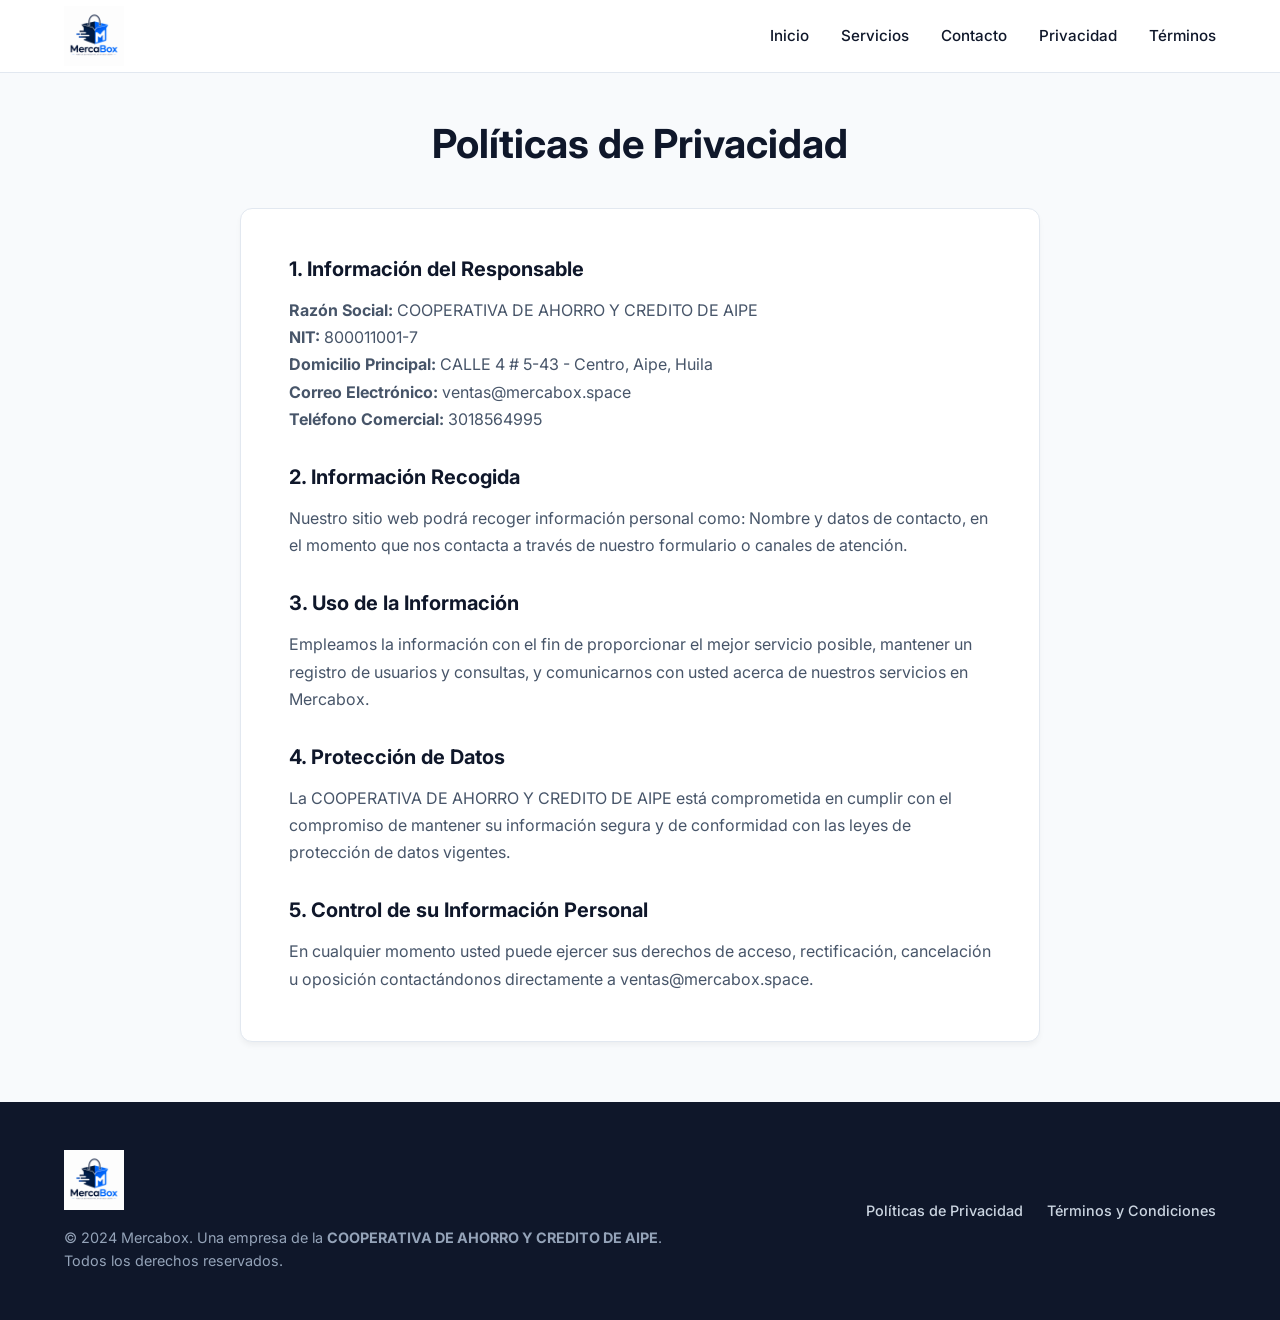
==== politicas-privacidad.html @ a198ff25 "Add files via upload" ====
<!DOCTYPE html>
<html lang="es">
<head>
    <meta charset="UTF-8">
    <meta name="viewport" content="width=device-width, initial-scale=1.0">
    <title>Políticas de Privacidad | Mercabox</title>
    <meta name="description" content="Políticas de privacidad de Mercabox.">
    <link rel="preconnect" href="https://fonts.googleapis.com">
    <link rel="preconnect" href="https://fonts.gstatic.com" crossorigin>
    <link href="https://fonts.googleapis.com/css2?family=Inter:wght@300;400;600;700&display=swap" rel="stylesheet">
    <link rel="stylesheet" href="style.css">
</head>
<body>
    <!-- Navbar -->
    <header class="navbar">
        <div class="container nav-container">
            <div class="logo">
                <a href="index.html" style="display: flex; align-items: center; gap: 12px; color: inherit;">
                    <img src="FOTO PERFIL.png" alt="Mercabox Logo">
                    
                </a>
            </div>
            <nav class="nav-links">
                <a href="index.html#inicio">Inicio</a>
                <a href="index.html#servicios">Servicios</a>
                <a href="index.html#contacto">Contacto</a>
                <a href="politicas-privacidad.html">Privacidad</a>
                <a href="terminos-condiciones.html">Términos</a>
            </nav>
            <button class="mobile-menu-btn" id="mobile-menu-btn" aria-label="Abrir menú">
                <svg width="24" height="24" viewBox="0 0 24 24" fill="none" stroke="currentColor" stroke-width="2" stroke-linecap="round" stroke-linejoin="round"><line x1="3" y1="12" x2="21" y2="12"></line><line x1="3" y1="6" x2="21" y2="6"></line><line x1="3" y1="18" x2="21" y2="18"></line></svg>
            </button>
        </div>
        <!-- Menú móvil -->
        <div class="mobile-nav" id="mobile-nav">
            <a href="index.html#inicio" class="mobile-link">Inicio</a>
            <a href="index.html#servicios" class="mobile-link">Servicios</a>
            <a href="index.html#contacto" class="mobile-link">Contacto</a>
            <a href="politicas-privacidad.html" class="mobile-link">Privacidad</a>
            <a href="terminos-condiciones.html" class="mobile-link">Términos</a>
        </div>
    </header>

    <!-- Contenido Legal -->
    <main class="legal-content">
        <div class="container">
            <h1>Políticas de Privacidad</h1>
            <div class="legal-text">
                <h3>1. Información del Responsable</h3>
                <p><strong>Razón Social:</strong> COOPERATIVA DE AHORRO Y CREDITO DE AIPE<br>
                <strong>NIT:</strong> 800011001-7<br>
                <strong>Domicilio Principal:</strong> CALLE 4 # 5-43 - Centro, Aipe, Huila<br>
                <strong>Correo Electrónico:</strong> ventas@mercabox.space<br>
                <strong>Teléfono Comercial:</strong> 3018564995</p>
                
                <h3>2. Información Recogida</h3>
                <p>Nuestro sitio web podrá recoger información personal como: Nombre y datos de contacto, en el momento que nos contacta a través de nuestro formulario o canales de atención.</p>
                
                <h3>3. Uso de la Información</h3>
                <p>Empleamos la información con el fin de proporcionar el mejor servicio posible, mantener un registro de usuarios y consultas, y comunicarnos con usted acerca de nuestros servicios en Mercabox.</p>
                
                <h3>4. Protección de Datos</h3>
                <p>La COOPERATIVA DE AHORRO Y CREDITO DE AIPE está comprometida en cumplir con el compromiso de mantener su información segura y de conformidad con las leyes de protección de datos vigentes.</p>
                
                <h3>5. Control de su Información Personal</h3>
                <p>En cualquier momento usted puede ejercer sus derechos de acceso, rectificación, cancelación u oposición contactándonos directamente a ventas@mercabox.space.</p>
            </div>
        </div>
    </main>

    <!-- Footer -->
    <footer class="footer">
        <div class="container footer-content">
            <div class="footer-brand">
                <img src="FOTO PERFIL.png" alt="Mercabox Logo" class="footer-logo">
                <p>&copy; 2024 Mercabox. Una empresa de la <strong>COOPERATIVA DE AHORRO Y CREDITO DE AIPE</strong>.<br>Todos los derechos reservados.</p>
            </div>
            <div class="footer-links">
                <a href="politicas-privacidad.html">Políticas de Privacidad</a>
                <a href="terminos-condiciones.html">Términos y Condiciones</a>
            </div>
        </div>
    </footer>

    <script src="script.js"></script>
</body>
</html>
---- style.css ----
/* Base Styles */
:root {
    --primary: #2563eb;
    --primary-hover: #1d4ed8;
    --bg-color: #f8fafc;
    --text-main: #0f172a;
    --text-muted: #475569;
    --card-bg: #ffffff;
    --border-color: #e2e8f0;
    --border-radius: 12px;
    --transition: all 0.3s cubic-bezier(0.4, 0, 0.2, 1);
}

* {
    margin: 0;
    padding: 0;
    box-sizing: border-box;
}

body {
    font-family: 'Inter', -apple-system, BlinkMacSystemFont, sans-serif;
    color: var(--text-main);
    background-color: var(--bg-color);
    line-height: 1.6;
    overflow-x: hidden;
}

h1, h2, h3, h4 {
    font-weight: 700;
    line-height: 1.2;
}

a {
    text-decoration: none;
    color: var(--primary);
    transition: var(--transition);
}

a:hover {
    color: var(--primary-hover);
}

ul {
    list-style: none;
}

.container {
    max-width: 1200px;
    margin: 0 auto;
    padding: 0 24px;
}

/* Buttons */
.btn {
    display: inline-flex;
    align-items: center;
    justify-content: center;
    padding: 12px 28px;
    border-radius: 8px;
    font-weight: 600;
    font-size: 1rem;
    cursor: pointer;
    transition: var(--transition);
    border: none;
    text-align: center;
}

.btn-primary {
    background-color: var(--primary);
    color: white;
}

.btn-primary:hover {
    background-color: var(--primary-hover);
    transform: translateY(-2px);
    box-shadow: 0 4px 12px rgba(37, 99, 235, 0.2);
    color: white;
}

.btn-block {
    width: 100%;
}

/* Navbar */
.navbar {
    position: fixed;
    top: 0;
    left: 0;
    right: 0;
    background-color: rgba(255, 255, 255, 0.9);
    backdrop-filter: blur(10px);
    border-bottom: 1px solid var(--border-color);
    z-index: 1000;
    transition: var(--transition);
}

.nav-container {
    display: flex;
    justify-content: space-between;
    align-items: center;
    height: 72px;
}

.logo {
    display: flex;
    align-items: center;
    gap: 12px;
    font-weight: 700;
    font-size: 1.25rem;
    color: var(--text-main);
}

.logo img {
    height: 60px;
    width: auto;
    object-fit: contain;
}

.nav-links {
    display: none;
    gap: 32px;
}

.nav-links a {
    color: var(--text-main);
    font-weight: 500;
    font-size: 0.95rem;
}

.nav-links a:hover {
    color: var(--primary);
}

.mobile-menu-btn {
    display: block;
    background: none;
    border: none;
    color: var(--text-main);
    cursor: pointer;
    padding: 8px;
}

.mobile-nav {
    display: none;
    background-color: white;
    border-bottom: 1px solid var(--border-color);
    padding: 16px 24px;
}

.mobile-nav.active {
    display: flex;
    flex-direction: column;
    gap: 16px;
}

.mobile-link {
    color: var(--text-main);
    font-weight: 500;
    font-size: 1.1rem;
    padding: 8px 0;
}

@media (min-width: 768px) {
    .nav-links {
        display: flex;
    }
    .mobile-menu-btn {
        display: none;
    }
    .mobile-nav {
        display: none !important;
    }
}

/* Hero Section */
.hero {
    position: relative;
    height: 100vh;
    min-height: 600px;
    display: flex;
    align-items: center;
    justify-content: center;
    text-align: center;
    padding-top: 72px; /* navbar height */
}

.hero-bg {
    position: absolute;
    top: 0;
    left: 0;
    width: 100%;
    height: 100%;
    background-size: cover;
    background-position: center;
    z-index: -2;
}

.hero-overlay {
    position: absolute;
    top: 0;
    left: 0;
    width: 100%;
    height: 100%;
    background: linear-gradient(to bottom, rgba(15, 23, 42, 0.7), rgba(15, 23, 42, 0.9));
    z-index: -1;
}

.hero-content {
    color: white;
    max-width: 800px;
    padding: 0 24px;
    animation: fadeInUp 0.8s ease-out;
}

.hero-content h1 {
    font-size: clamp(2.5rem, 5vw, 4.5rem);
    margin-bottom: 24px;
    letter-spacing: -0.02em;
}

.hero-content p {
    font-size: clamp(1.1rem, 2vw, 1.25rem);
    color: #cbd5e1;
    margin-bottom: 40px;
    max-width: 600px;
    margin-left: auto;
    margin-right: auto;
}

@keyframes fadeInUp {
    from {
        opacity: 0;
        transform: translateY(20px);
    }
    to {
        opacity: 1;
        transform: translateY(0);
    }
}

/* Services */
.services {
    padding: 100px 0;
    background-color: var(--bg-color);
}

.section-title {
    text-align: center;
    margin-bottom: 64px;
}

.section-title h2 {
    font-size: 2.25rem;
    margin-bottom: 16px;
}

.section-title p {
    color: var(--text-muted);
    font-size: 1.1rem;
    max-width: 600px;
    margin: 0 auto;
}

.services-grid {
    display: grid;
    grid-template-columns: repeat(auto-fit, minmax(280px, 1fr));
    gap: 32px;
}

.service-card {
    background: var(--card-bg);
    padding: 40px 32px;
    border-radius: var(--border-radius);
    box-shadow: 0 4px 6px -1px rgba(0, 0, 0, 0.05), 0 2px 4px -1px rgba(0, 0, 0, 0.03);
    transition: var(--transition);
    border: 1px solid var(--border-color);
    text-align: center;
}

.service-card:hover {
    transform: translateY(-8px);
    box-shadow: 0 20px 25px -5px rgba(0, 0, 0, 0.1), 0 10px 10px -5px rgba(0, 0, 0, 0.04);
}

.service-icon {
    font-size: 3rem;
    margin-bottom: 24px;
}

.service-card h3 {
    font-size: 1.25rem;
    margin-bottom: 12px;
}

.service-card p {
    color: var(--text-muted);
    font-size: 0.95rem;
}

/* Contact */
.contact {
    padding: 100px 0;
    background-color: white;
}

.contact-card {
    background: var(--bg-color);
    border-radius: 24px;
    overflow: hidden;
    display: grid;
    grid-template-columns: 1fr;
    box-shadow: 0 10px 15px -3px rgba(0, 0, 0, 0.1);
}

@media (min-width: 992px) {
    .contact-card {
        grid-template-columns: 1fr 1fr;
    }
}

.contact-info {
    padding: 48px;
    background-color: var(--primary);
    color: white;
}

.contact-info h2 {
    font-size: 2rem;
    margin-bottom: 16px;
}

.contact-info > p {
    color: #e0e7ff;
    margin-bottom: 40px;
}

.contact-list {
    display: flex;
    flex-direction: column;
    gap: 24px;
}

.contact-list li {
    display: flex;
    flex-direction: column;
    gap: 4px;
    font-size: 1rem;
    color: #e0e7ff;
}

.contact-list li strong {
    color: white;
    font-size: 0.9rem;
    text-transform: uppercase;
    letter-spacing: 0.05em;
}

.contact-list a {
    color: white;
    text-decoration: underline;
    text-underline-offset: 4px;
}

.contact-list a:hover {
    color: #e0e7ff;
}

.contact-form-container {
    padding: 48px;
    background: white;
}

.contact-form-container h3 {
    font-size: 1.5rem;
    margin-bottom: 24px;
}

.form-group {
    margin-bottom: 20px;
}

.form-group label {
    display: block;
    margin-bottom: 8px;
    font-weight: 500;
    font-size: 0.9rem;
    color: var(--text-main);
}

.form-group input,
.form-group textarea {
    width: 100%;
    padding: 12px 16px;
    border: 1px solid var(--border-color);
    border-radius: 8px;
    font-family: inherit;
    font-size: 1rem;
    transition: var(--transition);
    background-color: var(--bg-color);
}

.form-group input:focus,
.form-group textarea:focus {
    outline: none;
    border-color: var(--primary);
    background-color: white;
    box-shadow: 0 0 0 3px rgba(37, 99, 235, 0.1);
}

/* Footer */
.footer {
    background-color: var(--text-main);
    color: white;
    padding: 48px 0;
}

.footer-content {
    display: flex;
    flex-direction: column;
    align-items: center;
    gap: 24px;
    text-align: center;
}

@media (min-width: 768px) {
    .footer-content {
        flex-direction: row;
        justify-content: space-between;
        text-align: left;
    }
}

.footer-brand {
    display: flex;
    flex-direction: column;
    align-items: center;
    gap: 16px;
}

@media (min-width: 768px) {
    .footer-brand {
        align-items: flex-start;
    }
}

.footer-logo {
    height: 60px;
    width: auto;
    object-fit: contain;
}

.footer-brand p {
    color: #94a3b8;
    font-size: 0.9rem;
}

.footer-links {
    display: flex;
    gap: 24px;
    flex-wrap: wrap;
    justify-content: center;
}

.footer-links a {
    color: #cbd5e1;
    font-size: 0.9rem;
    font-weight: 500;
}

.footer-links a:hover {
    color: white;
}

/* Modals */
.modal-overlay {
    position: fixed;
    top: 0;
    left: 0;
    right: 0;
    bottom: 0;
    background-color: rgba(15, 23, 42, 0.5);
    backdrop-filter: blur(4px);
    z-index: 2000;
    opacity: 0;
    visibility: hidden;
    transition: var(--transition);
}

.modal-overlay.active {
    opacity: 1;
    visibility: visible;
}

.modal {
    position: fixed;
    top: 50%;
    left: 50%;
    transform: translate(-50%, -48%) scale(0.96);
    background: white;
    width: 90%;
    max-width: 600px;
    max-height: 85vh;
    border-radius: var(--border-radius);
    z-index: 2001;
    opacity: 0;
    visibility: hidden;
    transition: var(--transition);
    display: flex;
    flex-direction: column;
    box-shadow: 0 25px 50px -12px rgba(0, 0, 0, 0.25);
}

.modal.active {
    transform: translate(-50%, -50%) scale(1);
    opacity: 1;
    visibility: visible;
}

.modal-header {
    padding: 24px;
    border-bottom: 1px solid var(--border-color);
    display: flex;
    justify-content: space-between;
    align-items: center;
}

.modal-header h2 {
    font-size: 1.5rem;
}

.close-modal {
    background: none;
    border: none;
    font-size: 1.5rem;
    color: var(--text-muted);
    cursor: pointer;
    padding: 4px;
    line-height: 1;
    transition: var(--transition);
}

.close-modal:hover {
    color: var(--text-main);
}

.modal-body {
    padding: 24px;
    overflow-y: auto;
}

.modal-body h3 {
    font-size: 1.1rem;
    margin: 20px 0 10px;
    color: var(--text-main);
}

.modal-body h3:first-child {
    margin-top: 0;
}

.modal-body p {
    color: var(--text-muted);
    margin-bottom: 16px;
}

/* Legal Pages */
.legal-content {
    padding: 120px 0 60px; /* espaciado superior extra por navbar fijo */
    min-height: calc(100vh - 200px); /* ocupa el alto excepto footer */
    background-color: var(--bg-color);
}

.legal-content h1 {
    font-size: 2.5rem;
    margin-bottom: 40px;
    text-align: center;
}

.legal-text {
    background: var(--card-bg);
    padding: 48px;
    border-radius: var(--border-radius);
    box-shadow: 0 4px 6px -1px rgba(0, 0, 0, 0.05);
    border: 1px solid var(--border-color);
    max-width: 800px;
    margin: 0 auto;
}

.legal-text h3 {
    font-size: 1.25rem;
    margin: 32px 0 16px;
    color: var(--text-main);
}

.legal-text h3:first-child {
    margin-top: 0;
}

.legal-text p {
    color: var(--text-muted);
    margin-bottom: 24px;
    line-height: 1.7;
}

.legal-text p:last-child {
    margin-bottom: 0;
}
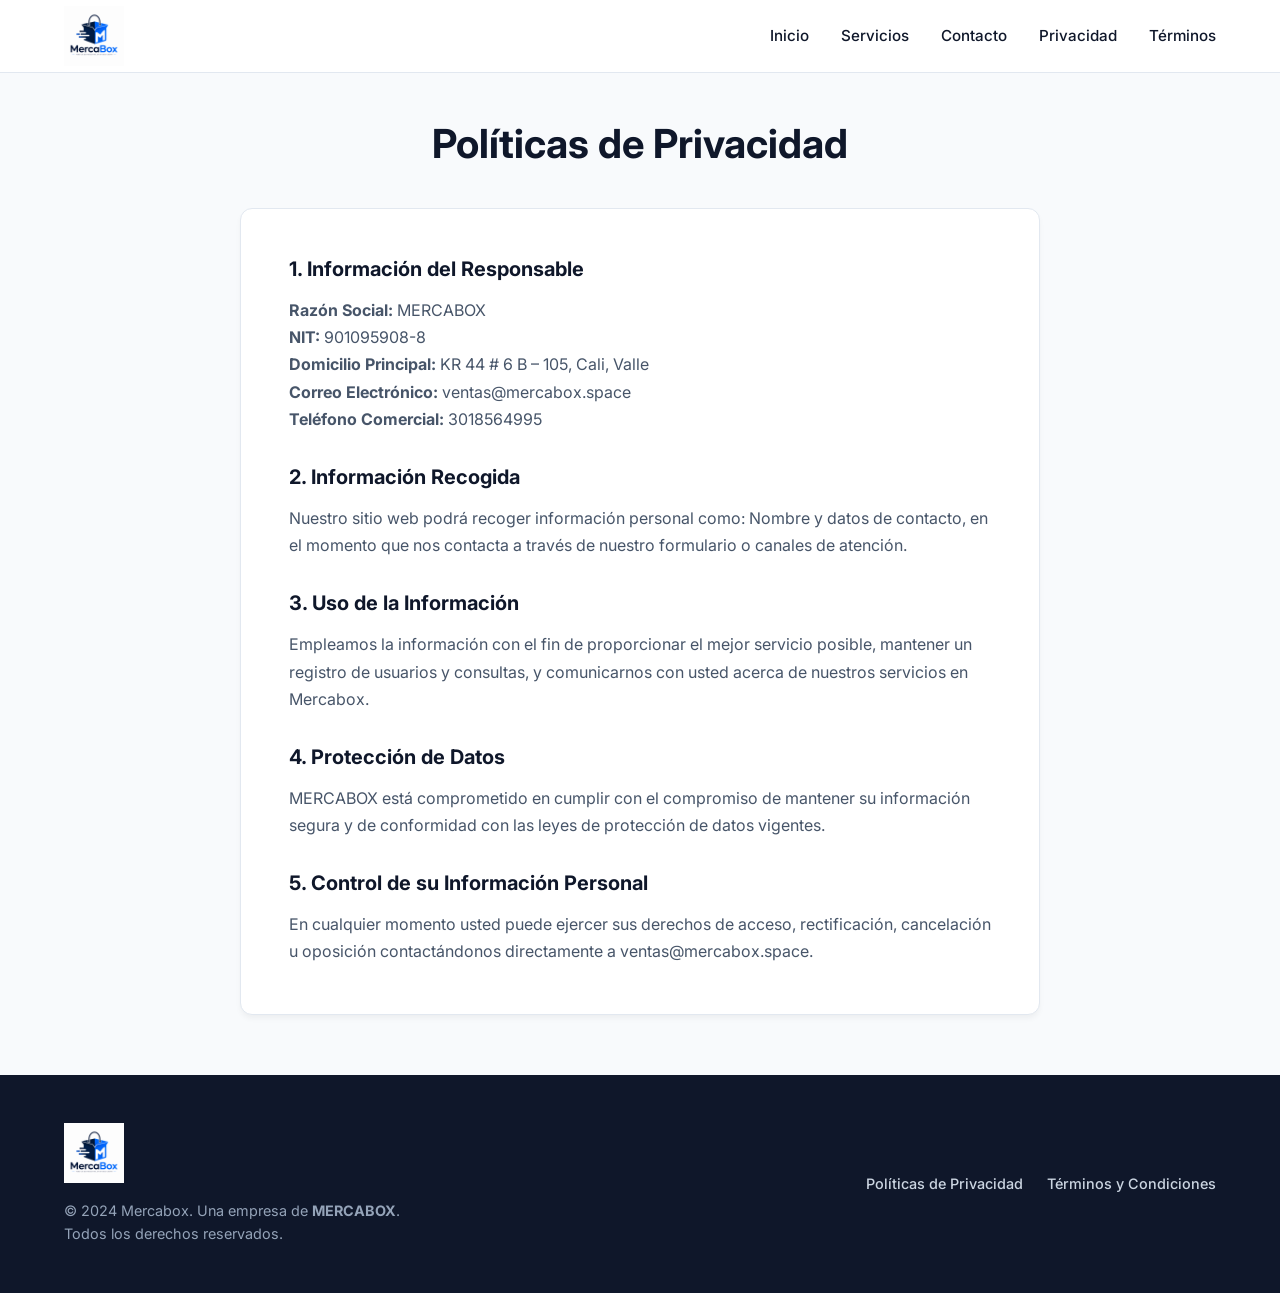
==== commit 0ad1c0d9: "Update politicas-privacidad.html" ====
--- a/politicas-privacidad.html
+++ b/politicas-privacidad.html
@@ -47,9 +47,9 @@
             <h1>Políticas de Privacidad</h1>
             <div class="legal-text">
                 <h3>1. Información del Responsable</h3>
-                <p><strong>Razón Social:</strong> COOPERATIVA DE AHORRO Y CREDITO DE AIPE<br>
-                <strong>NIT:</strong> 800011001-7<br>
-                <strong>Domicilio Principal:</strong> CALLE 4 # 5-43 - Centro, Aipe, Huila<br>
+                <p><strong>Razón Social:</strong> MERCABOX<br>
+                <strong>NIT:</strong> 901095908-8<br>
+                <strong>Domicilio Principal:</strong> KR 44 # 6 B – 105, Cali, Valle<br>
                 <strong>Correo Electrónico:</strong> ventas@mercabox.space<br>
                 <strong>Teléfono Comercial:</strong> 3018564995</p>
                 
@@ -60,7 +60,7 @@
                 <p>Empleamos la información con el fin de proporcionar el mejor servicio posible, mantener un registro de usuarios y consultas, y comunicarnos con usted acerca de nuestros servicios en Mercabox.</p>
                 
                 <h3>4. Protección de Datos</h3>
-                <p>La COOPERATIVA DE AHORRO Y CREDITO DE AIPE está comprometida en cumplir con el compromiso de mantener su información segura y de conformidad con las leyes de protección de datos vigentes.</p>
+                <p>MERCABOX está comprometido en cumplir con el compromiso de mantener su información segura y de conformidad con las leyes de protección de datos vigentes.</p>
                 
                 <h3>5. Control de su Información Personal</h3>
                 <p>En cualquier momento usted puede ejercer sus derechos de acceso, rectificación, cancelación u oposición contactándonos directamente a ventas@mercabox.space.</p>
@@ -73,7 +73,7 @@
         <div class="container footer-content">
             <div class="footer-brand">
                 <img src="FOTO PERFIL.png" alt="Mercabox Logo" class="footer-logo">
-                <p>&copy; 2024 Mercabox. Una empresa de la <strong>COOPERATIVA DE AHORRO Y CREDITO DE AIPE</strong>.<br>Todos los derechos reservados.</p>
+                <p>&copy; 2024 Mercabox. Una empresa de  <strong>MERCABOX</strong>.<br>Todos los derechos reservados.</p>
             </div>
             <div class="footer-links">
                 <a href="politicas-privacidad.html">Políticas de Privacidad</a>
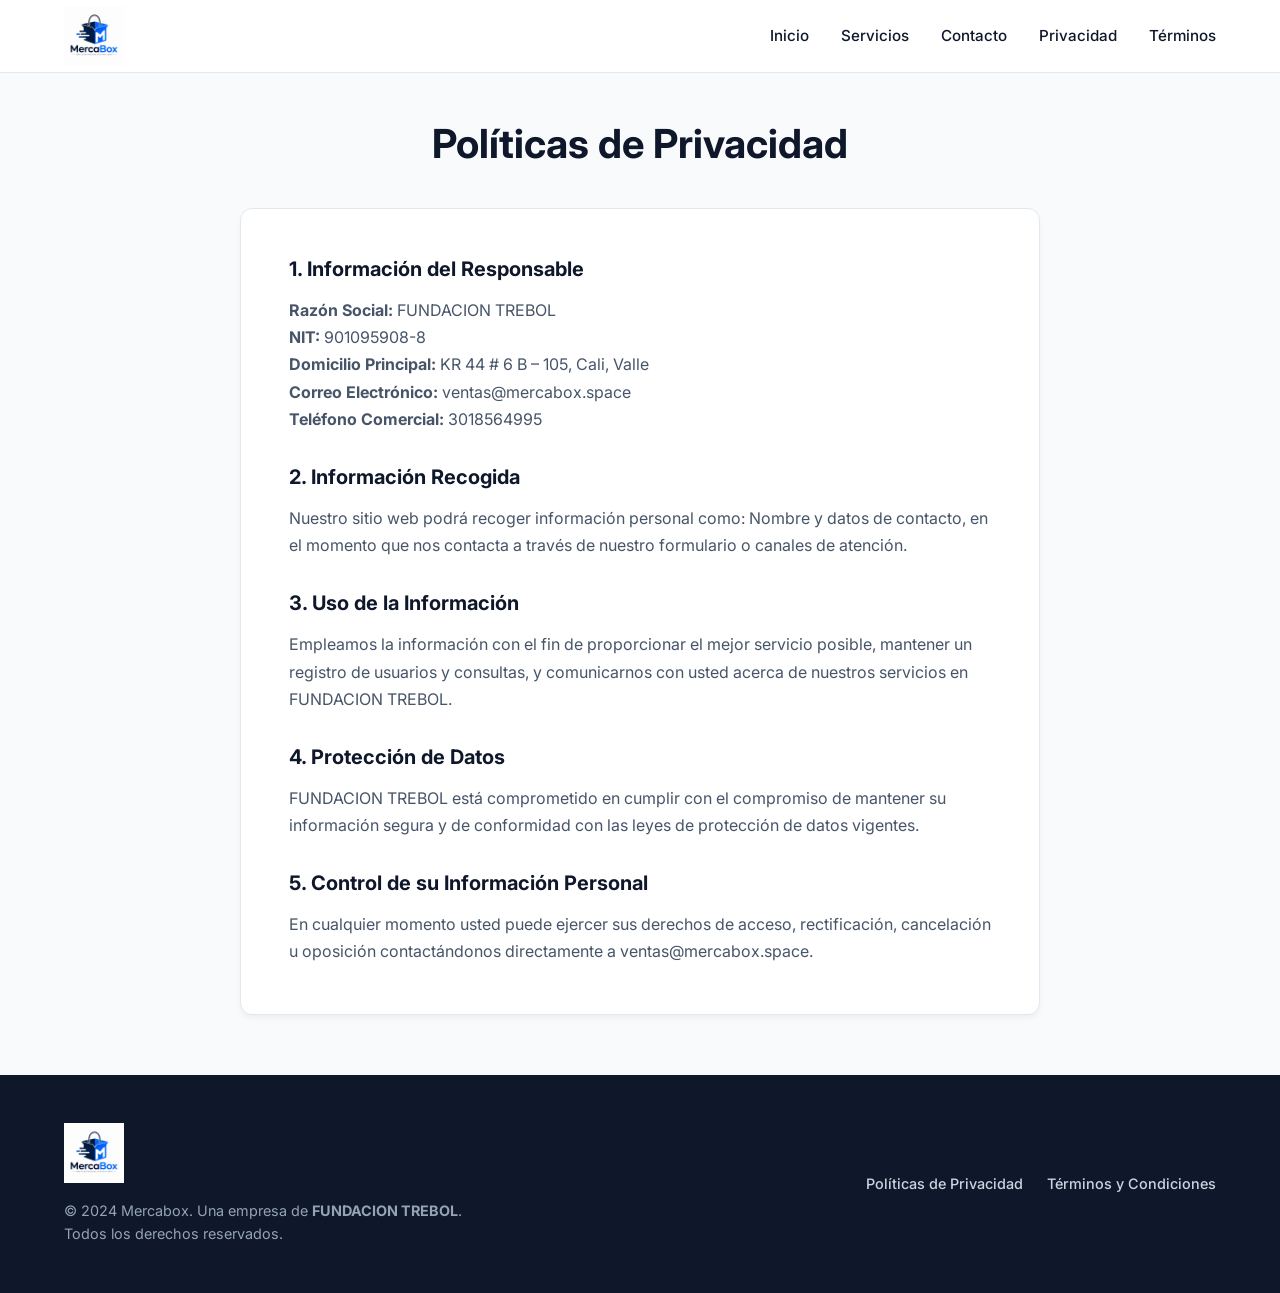
==== commit 4adc431c: "Update politicas-privacidad.html" ====
--- a/politicas-privacidad.html
+++ b/politicas-privacidad.html
@@ -47,7 +47,7 @@
             <h1>Políticas de Privacidad</h1>
             <div class="legal-text">
                 <h3>1. Información del Responsable</h3>
-                <p><strong>Razón Social:</strong> MERCABOX<br>
+                <p><strong>Razón Social:</strong> FUNDACION TREBOL<br>
                 <strong>NIT:</strong> 901095908-8<br>
                 <strong>Domicilio Principal:</strong> KR 44 # 6 B – 105, Cali, Valle<br>
                 <strong>Correo Electrónico:</strong> ventas@mercabox.space<br>
@@ -57,10 +57,10 @@
                 <p>Nuestro sitio web podrá recoger información personal como: Nombre y datos de contacto, en el momento que nos contacta a través de nuestro formulario o canales de atención.</p>
                 
                 <h3>3. Uso de la Información</h3>
-                <p>Empleamos la información con el fin de proporcionar el mejor servicio posible, mantener un registro de usuarios y consultas, y comunicarnos con usted acerca de nuestros servicios en Mercabox.</p>
+                <p>Empleamos la información con el fin de proporcionar el mejor servicio posible, mantener un registro de usuarios y consultas, y comunicarnos con usted acerca de nuestros servicios en FUNDACION TREBOL.</p>
                 
                 <h3>4. Protección de Datos</h3>
-                <p>MERCABOX está comprometido en cumplir con el compromiso de mantener su información segura y de conformidad con las leyes de protección de datos vigentes.</p>
+                <p>FUNDACION TREBOL está comprometido en cumplir con el compromiso de mantener su información segura y de conformidad con las leyes de protección de datos vigentes.</p>
                 
                 <h3>5. Control de su Información Personal</h3>
                 <p>En cualquier momento usted puede ejercer sus derechos de acceso, rectificación, cancelación u oposición contactándonos directamente a ventas@mercabox.space.</p>
@@ -73,7 +73,7 @@
         <div class="container footer-content">
             <div class="footer-brand">
                 <img src="FOTO PERFIL.png" alt="Mercabox Logo" class="footer-logo">
-                <p>&copy; 2024 Mercabox. Una empresa de  <strong>MERCABOX</strong>.<br>Todos los derechos reservados.</p>
+                <p>&copy; 2024 Mercabox. Una empresa de  <strong>FUNDACION TREBOL</strong>.<br>Todos los derechos reservados.</p>
             </div>
             <div class="footer-links">
                 <a href="politicas-privacidad.html">Políticas de Privacidad</a>
